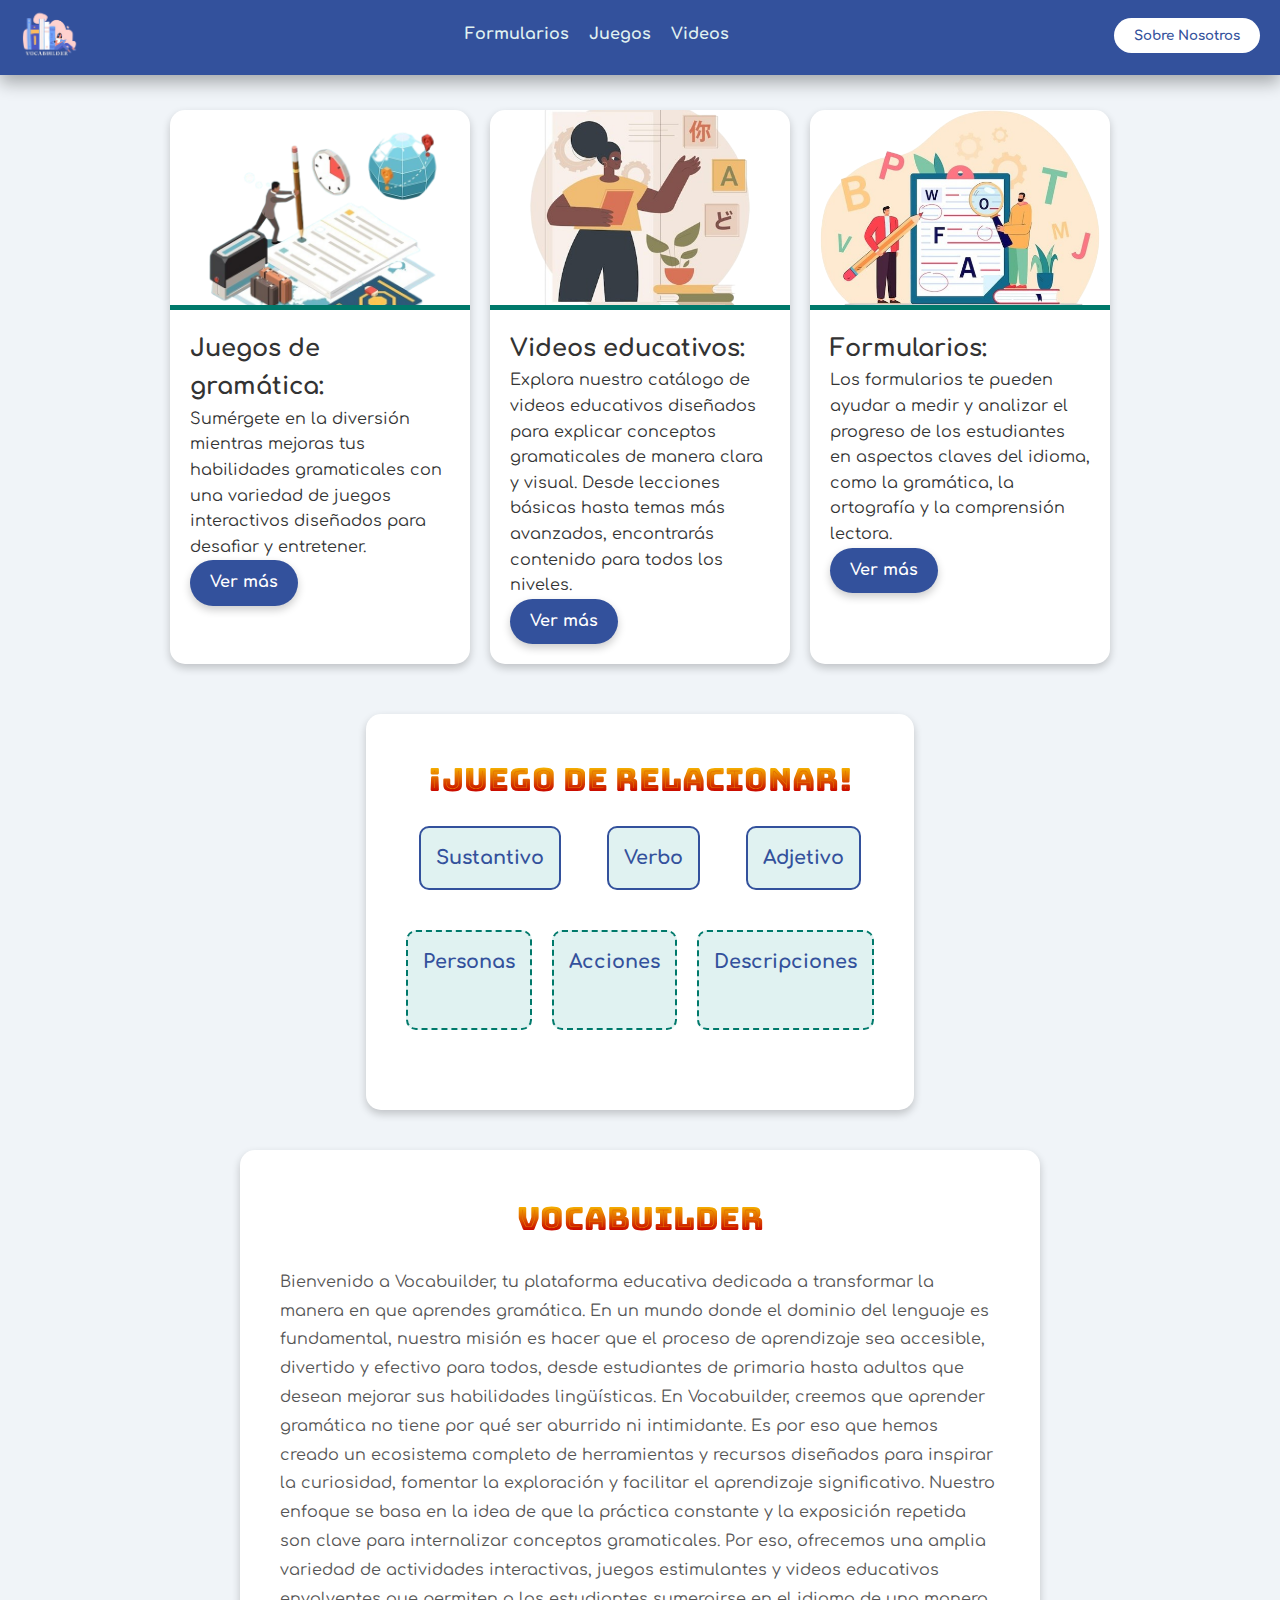
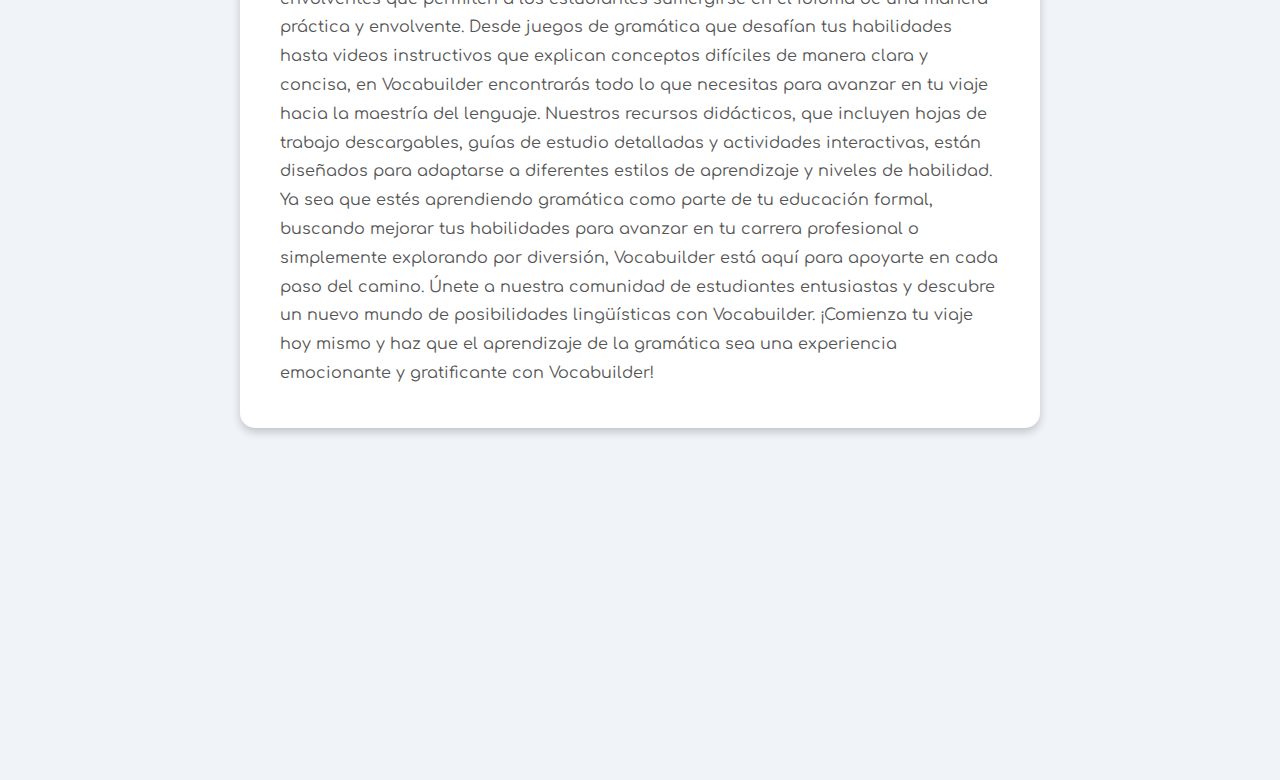
==== index.html @ e5c5742f "pagina1" ====
<!DOCTYPE html>
<html lang="es">
<head>
  <meta charset="UTF-8">
  <meta name="viewport" content="width=device-width, initial-scale=1.0">
  <link rel="stylesheet" href="styles.css">
  <link rel="icon" href="imagen/vocabuilder.png">
  <link rel="preconnect" href="https://fonts.googleapis.com">
  <link rel="preconnect" href="https://fonts.gstatic.com" crossorigin>
  <link href="https://fonts.googleapis.com/css2?family=Bungee+Spice&family=Comfortaa:wght@300..700&display=swap" rel="stylesheet">
  <title>VOCABUILDER</title>
</head>
<body>
  <header class="header">
    <div class="logo">
      <img src="imagen/vocabuilder.png" alt="logo de la pagina VOCABUILDER">
    </div>
    <nav>
      <ul class="nav-links">

        
        
        <li><a href="formularios/formularios.html">Formularios</a></li>
        <li><a href="MenuJuegos/index.html" target="_blank">Juegos</a></li>
        <li><a href="seccion_videos/Videos.html">Videos</a></li>
      </ul>
    </nav>
    <a href="SobreNosotros/sobrenosotros.html" class="btn"><button>Sobre Nosotros</button></a>
  </header>

  <section class="cuerpo">
    <div class="card">
      <div class="personaje imagen_personaje"></div>
      <div class="detalle">
        <h2>Juegos de gramática:</h2>
        <p>Sumérgete en la diversión mientras mejoras tus habilidades gramaticales con una variedad de juegos interactivos diseñados para desafiar y entretener.</p>
        <a href="MenuJuegos/index.html" target="_blank" class="btn_card">Ver más</a>
      </div>
    </div>

    <div class="card">
      <div class="personaje imagen_personaje_2"></div>
      <div class="detalle_2">
        <h2>Videos educativos:</h2>
        <p>Explora nuestro catálogo de videos educativos diseñados para explicar conceptos gramaticales de manera clara y visual. Desde lecciones básicas hasta temas más avanzados, encontrarás contenido para todos los niveles.</p>
        <a href="seccion_videos/Videos.html" target="_blank" class="btn_card">Ver más</a>
      </div>
    </div>

    <div class="card">
      <div class="personaje imagen_personaje_3"></div>
      <div class="detalle_3">
        <h2>Formularios:</h2>
        <p>Los formularios te pueden ayudar a medir y analizar el progreso de los estudiantes en aspectos claves del idioma, como la gramática, la ortografía y la comprensión lectora.</p>
        <a href="formularios/formularios.html" target="_blank" class="btn_card">Ver más</a>
      </div>
    </div>
  </section>

  <section class="game-section">
    <h2>¡Juego de Relacionar!</h2>
    <div class="game-container">
      <div class="drag-items">
        <div class="drag-item" draggable="true" id="item1">Sustantivo</div>
        <div class="drag-item" draggable="true" id="item2">Verbo</div>
        <div class="drag-item" draggable="true" id="item3">Adjetivo</div>
      </div>
      <div class="drop-zones">
        <div class="drop-zone" id="zone1">Personas</div>
        <div class="drop-zone" id="zone2">Acciones</div>
        <div class="drop-zone" id="zone3">Descripciones</div>
      </div>
    </div>
    <div class="game-feedback" id="feedback"></div>
  </section>

  <section class="texto-aparte">
    <h2>Vocabuilder</h2>
    <p>Bienvenido a Vocabuilder, tu plataforma educativa dedicada a transformar la manera en que aprendes gramática. En un mundo donde el dominio del lenguaje es fundamental, nuestra misión es hacer que el proceso de aprendizaje sea accesible, divertido y efectivo para todos, desde estudiantes de primaria hasta adultos que desean mejorar sus habilidades lingüísticas. 
    En Vocabuilder, creemos que aprender gramática no tiene por qué ser aburrido ni intimidante. Es por eso que hemos creado un ecosistema completo de herramientas y recursos diseñados para inspirar la curiosidad, fomentar la exploración y facilitar el aprendizaje significativo.
    Nuestro enfoque se basa en la idea de que la práctica constante y la exposición repetida son clave para internalizar conceptos gramaticales. Por eso, ofrecemos una amplia variedad de actividades interactivas, juegos estimulantes y videos educativos envolventes que permiten a los estudiantes sumergirse en el idioma de una manera práctica y envolvente.
    Desde juegos de gramática que desafían tus habilidades hasta videos instructivos que explican conceptos difíciles de manera clara y concisa, en Vocabuilder encontrarás todo lo que necesitas para avanzar en tu viaje hacia la maestría del lenguaje. Nuestros recursos didácticos, que incluyen hojas de trabajo descargables, guías de estudio detalladas y actividades interactivas, están diseñados para adaptarse a diferentes estilos de aprendizaje y niveles de habilidad.
    Ya sea que estés aprendiendo gramática como parte de tu educación formal, buscando mejorar tus habilidades para avanzar en tu carrera profesional o simplemente explorando por diversión, Vocabuilder está aquí para apoyarte en cada paso del camino. Únete a nuestra comunidad de estudiantes entusiastas y descubre un nuevo mundo de posibilidades lingüísticas con Vocabuilder.
    ¡Comienza tu viaje hoy mismo y haz que el aprendizaje de la gramática sea una experiencia emocionante y gratificante con Vocabuilder!</p>
  </section>

  <!-- Footer -->
  <footer class="site-footer">
    <div class="container">
      <div class="footer-top">
        <div class="footer-logo">
          <a href="#">Vocabuilder</a>
        </div>
        <div class="footer-links">
          <ul>
            <li><a href="#">Inicio</a></li>
            <li><a href="#">Sobre Nosotros</a></li>
            <li><a href="#">Servicios</a></li>
            <li><a href="#">Contacto</a></li>
          </ul>
        </div>
        <div class="footer-socials">
          <a href="#" aria-label="Facebook"><i class="fab fa-facebook-f"></i></a>
          <a href="#" aria-label="Twitter"><i class="fab fa-twitter"></i></a>
          <a href="#" aria-label="LinkedIn"><i class="fab fa-linkedin-in"></i></a>
          <a href="#" aria-label="Instagram"><i class="fab fa-instagram"></i></a>
        </div>
      </div>
      <div class="footer-bottom">
        <p>&copy; 2024 Vocabuilder. Todos los derechos reservados.</p>
        <p><a href="#">Política de Privacidad</a> | <a href="#">Términos de Servicio</a></p>
      </div>
    </div>
  </footer>

  <script>
    document.addEventListener('DOMContentLoaded', function () {
      const footer = document.querySelector('.site-footer');
      const observer = new IntersectionObserver(entries => {
        entries.forEach(entry => {
          if (entry.isIntersecting) {
            footer.classList.add('visible');
          } else {
            footer.classList.remove('visible');
          }
        });
      }, { threshold: 0.1 });
    
      observer.observe(footer);

      // Código del juego de relacionar
      const dragItems = document.querySelectorAll('.drag-item');
      const dropZones = document.querySelectorAll('.drop-zone');
      const feedback = document.getElementById('feedback');

      dragItems.forEach(item => {
        item.addEventListener('dragstart', (e) => {
          e.dataTransfer.setData('text/plain', e.target.id);
          setTimeout(() => {
            e.target.classList.add('dragging');
          }, 0);
        });

        item.addEventListener('dragend', (e) => {
          e.target.classList.remove('dragging');
        });
      });

      dropZones.forEach(zone => {
        zone.addEventListener('dragover', (e) => {
          e.preventDefault();
          e.target.classList.add('hovered');
        });

        zone.addEventListener('dragleave', (e) => {
          e.target.classList.remove('hovered');
        });

        zone.addEventListener('drop', (e) => {
          e.preventDefault();
          const itemId = e.dataTransfer.getData('text/plain');
          const item = document.getElementById(itemId);
          const correctZoneId = itemId.replace('item', 'zone');

          if (e.target.id === correctZoneId) {
            e.target.appendChild(item);
            feedback.textContent = '¡Correcto!';
            feedback.style.color = 'green';
          } else {
            feedback.textContent = 'Intenta de nuevo.';
            feedback.style.color = 'red';
          }

          e.target.classList.remove('hovered');
        });
      });
    });
  </script>
</body>
</html>
---- styles.css ----
/* Estilos Globales */
* {
    box-sizing: border-box;
    margin: 0;
    padding: 0;
    font-family: 'Comfortaa', sans-serif;
}

body {
    background-color: #f0f4f8;
    color: #333;
    font-size: 16px;
    line-height: 1.6;
    min-height: 100vh;
    display: flex;
    flex-direction: column;
}

/* Estilos del Header */
.header {
    background-color: #33519c;
    display: flex;
    justify-content: space-between;
    align-items: center;
    height: 80px;
    padding: 0 20px;
    box-shadow: 0 4px 8px rgba(0, 0, 0, 0.2);
    transition: box-shadow 0.3s ease, transform 0.3s ease;
}

.header:hover {
    box-shadow: 0 8px 16px rgba(0, 0, 0, 0.3);
    transform: translateY(-5px);
}

.header .logo img {
    height: 60px;
    transition: transform 0.3s ease;
}

.header .logo img:hover {
    transform: scale(1.2) rotate(10deg);
}

.nav-links {
    list-style: none;
    display: flex;
    gap: 20px;
}

.nav-links a {
    color: #e0f2f1;
    text-decoration: none;
    font-weight: bold;
    transition: color 0.3s ease, transform 0.3s ease;
}

.nav-links a:hover {
    color: #ffab00;
    transform: translateY(-5px);
}

.header .btn button {
    background-color: #ffffff;
    color: #33519c;
    border: none;
    padding: 10px 20px;
    border-radius: 25px;
    cursor: pointer;
    font-weight: bold;
    transition: background-color 0.3s ease, transform 0.3s ease;
}

.header .btn button:hover {
    background-color: #e0f2f1;
    transform: scale(1.1) rotate(5deg);
}

/* Estilos de las Tarjetas */
.cuerpo {
    display: flex;
    flex-wrap: wrap;
    justify-content: center;
    padding: 20px;
}

.card {
    background: #ffffff;
    border-radius: 15px;
    overflow: hidden;
    width: 300px;
    margin: 10px;
    box-shadow: 0 4px 8px rgba(0, 0, 0, 0.2);
    transition: transform 0.3s ease, box-shadow 0.3s ease;
    animation: bounceIn 1s ease-out;
}

.card:hover {
    transform: scale(1.1) rotate(3deg);
    box-shadow: 0 8px 16px rgba(0, 0, 0, 0.3);
}

@keyframes bounceIn {
    0% { transform: scale(0.5); opacity: 0; }
    50% { transform: scale(1.1); opacity: 1; }
    100% { transform: scale(1); opacity: 1; }
}

.card .personaje {
    height: 200px;
    background-size: cover;
    background-position: center;
    transition: transform 0.3s ease;
    border-bottom: 5px solid #00796b;
}

.imagen_personaje {
    background-image: url(imagen/imagen1.png);
}

.imagen_personaje_2 {
    background-image: url(imagen/imagen2.png);
}

.imagen_personaje_3 {
    background-image: url(imagen/imagen3.png);
}

.detalle, .detalle_2, .detalle_3 {
    padding: 20px;
}

.card-content h2 {
    margin-bottom: 10px;
    font-size: 1.5rem;
    color: #33519c;
    transition: color 0.3s ease;
}

.card-content h2:hover {
    color: #ffab00;
    transform: translateY(-5px);
}

.card-content p {
    margin-bottom: 20px;
}

.btn_card {
    display: inline-block;
    background-color: #33519c;
    color: #ffffff;
    padding: 10px 20px;
    border-radius: 25px;
    text-decoration: none;
    font-weight: bold;
    text-align: center;
    transition: background-color 0.3s ease, transform 0.3s ease;
    box-shadow: 0 4px 8px rgba(0, 0, 0, 0.2);
}

.btn_card:hover {
    background-color: #33519c;
    transform: scale(1.1);
    box-shadow: 0 6px 12px rgba(0, 0, 0, 0.3);
}

/* Estilos de la Sección de Texto Apartado */
.texto-aparte {
    background-color: #ffffff;
    border-radius: 15px;
    padding: 40px;
    margin: 20px auto;
    max-width: 800px;
    box-shadow: 0 4px 8px rgba(0, 0, 0, 0.2);
    line-height: 1.8;
}

.texto-aparte h2 {
    font-family: 'Bungee Spice', sans-serif;
    font-size: 2rem;
    margin-bottom: 20px;
    text-align: center;
    color: #33519c;
}

.texto-aparte p {
    font-size: 1rem;
    color: #555;
}

/* Estilos del Footer */
.site-footer {
    background-color: #333;
    color: #fff;
    padding: 40px 0;
    font-size: 14px;
    text-align: center;
    position: relative;
    overflow: hidden;
    opacity: 0;
    transform: translateY(50px);
    transition: opacity 0.6s ease-out, transform 0.6s ease-out;
}

.site-footer.visible {
    opacity: 1;
    transform: translateY(0);
}

.site-footer .container {
    max-width: 1200px;
    margin: 0 auto;
    padding: 0 20px;
}

.footer-logo a {
    font-size: 24px;
    color: #fff;
    text-decoration: none;
    margin-bottom: 20px;
    display: inline-block;
    transition: transform 0.3s ease;
}

.footer-logo a:hover {
    transform: scale(1.2);
}

.footer-links ul {
    list-style: none;
    padding: 0;
    margin: 0;
    display: flex;
    gap: 20px;
    flex-wrap: wrap;
    justify-content: center;
}

.footer-links a {
    color: #fff;
    text-decoration: none;
    position: relative;
    overflow: hidden;
    display: inline-block;
    padding: 5px;
    transition: color 0.3s ease;
}

.footer-links a::before {
    content: '';
    position: absolute;
    left: 0;
    bottom: 0;
    width: 100%;
    height: 2px;
    background: #f1c40f;
    transform: translateX(-100%);
    transition: transform 0.3s ease;
}

.footer-links a:hover::before {
    transform: translateX(0);
    background: #e74c3c;
}

.footer-socials a {
    color: #fff;
    margin: 0 10px;
    font-size: 24px;
    text-decoration: none;
    transition: color 0.3s ease, transform 0.3s ease;
}

.footer-socials a:hover {
    color: #f1c40f;
    transform: scale(1.3);
}

.footer-bottom {
    border-top: 1px solid #444;
    padding-top: 20px;
}

.footer-bottom p {
    margin: 0;
}

.footer-bottom a {
    color: #fff;
    text-decoration: none;
}

.footer-bottom a:hover {
    text-decoration: underline;
}
/* Estilos del Juego de Relacionar */
.game-section {
    background-color: #ffffff;
    border-radius: 15px;
    padding: 40px;
    margin: 20px auto;
    max-width: 800px;
    box-shadow: 0 4px 8px rgba(0, 0, 0, 0.2);
    transition: box-shadow 0.3s ease;
    animation: fadeIn 1s ease-in;
}

@keyframes fadeIn {
    from { opacity: 0; }
    to { opacity: 1; }
}

.game-section:hover {
    box-shadow: 0 8px 16px rgba(0, 0, 0, 0.3);
}

.game-section h2 {
    font-family: 'Bungee Spice', sans-serif;
    font-size: 2rem;
    margin-bottom: 20px;
    text-align: center;
    color: #33519c;
    animation: textJump 1s ease-in-out infinite;
}

@keyframes textJump {
    0%, 100% { transform: translateY(0); }
    50% { transform: translateY(-10px); }
}

.game-container {
    display: flex;
    flex-direction: column;
    gap: 20px;
}

.drag-items, .drop-zones {
    display: flex;
    justify-content: space-around;
    gap: 20px;
    margin-bottom: 20px;
}

.drag-item, .drop-zone {
    background: #e0f2f1;
    border: 2px solid #33519c;
    border-radius: 10px;
    padding: 15px;
    text-align: center;
    font-weight: bold;
    color: #33519c;
    font-size: 1.2rem;
    transition: background-color 0.3s ease, border-color 0.3s ease, transform 0.3s ease;
}

.drag-item {
    cursor: grab;
    user-select: none;
}

.drop-zone {
    border: 2px dashed #00796b;
    min-height: 100px;
    position: relative;
}

.drop-zone.hovered {
    background: #b2dfdb;
}

.drag-item.dragging {
    opacity: 0.5;
}

.game-feedback {
    text-align: center;
    font-size: 1.2rem;
    font-weight: bold;
    margin-top: 20px;
    color: #00796b;
}
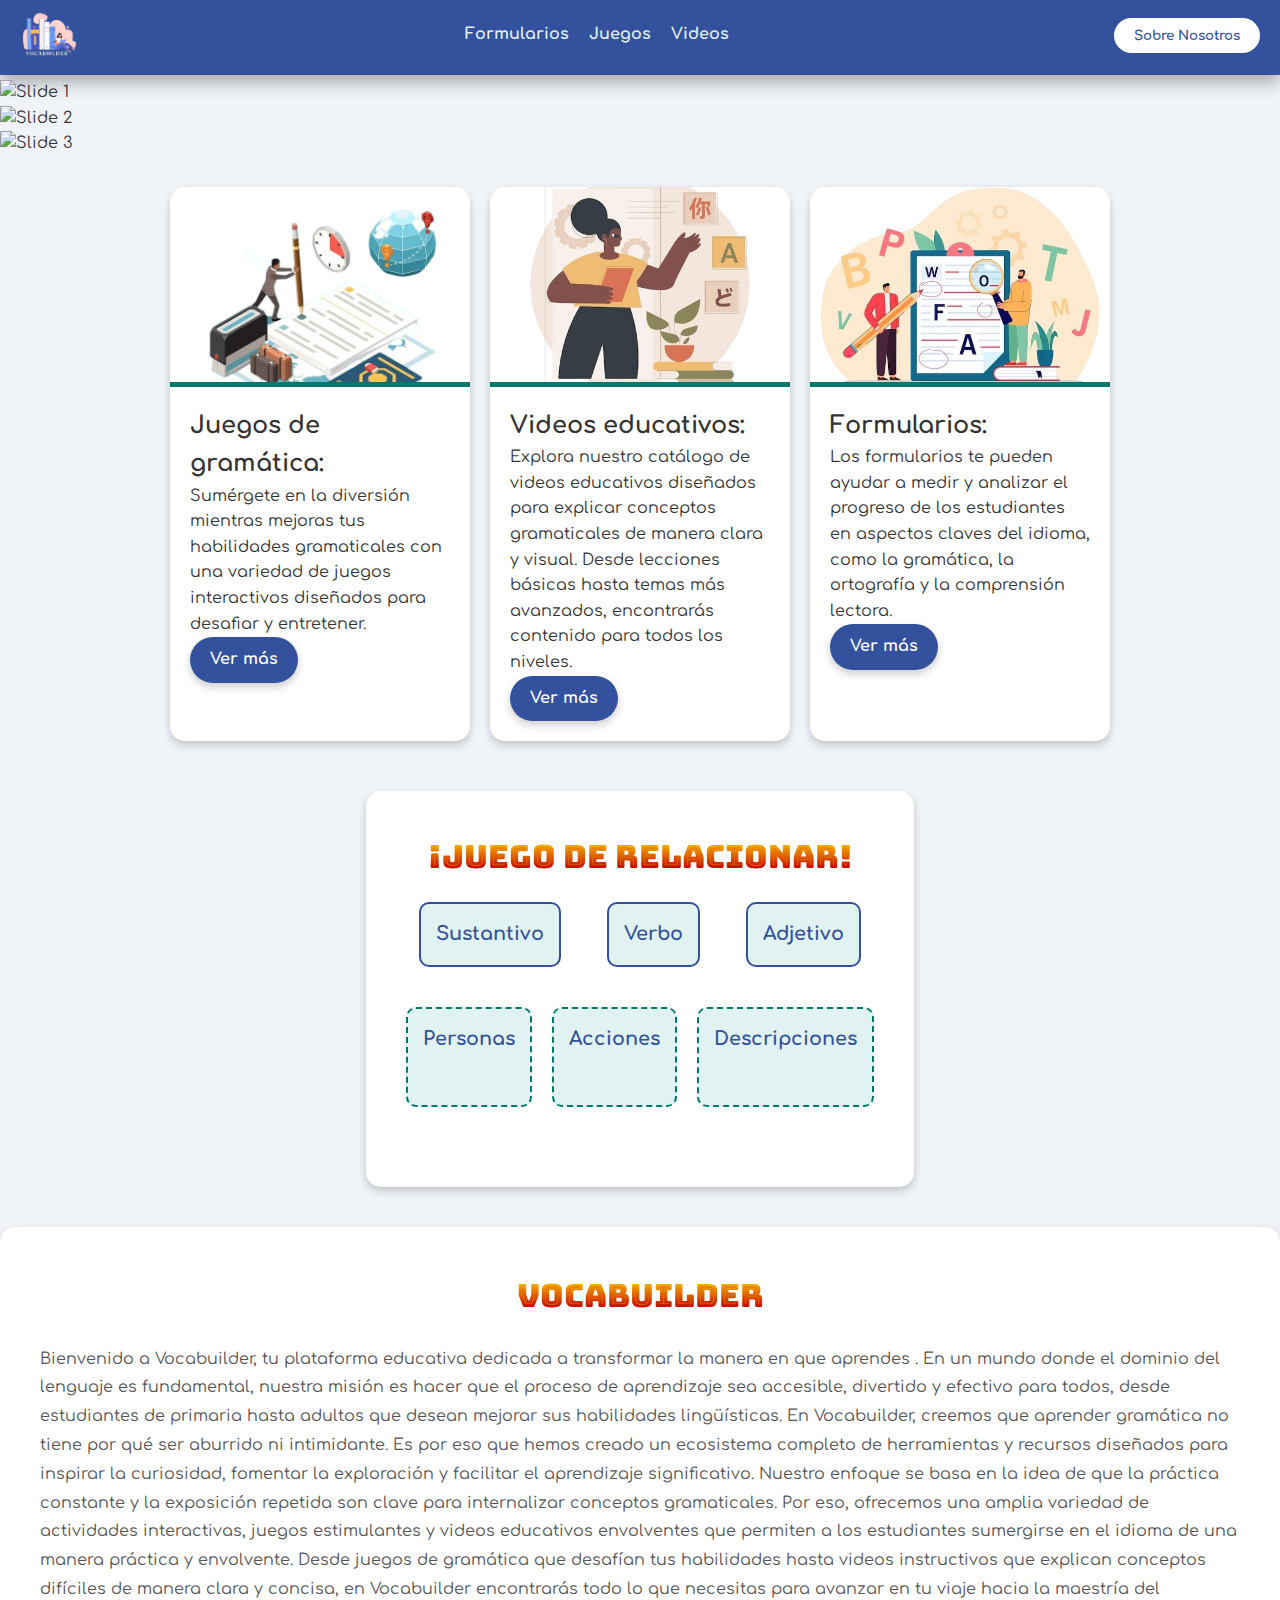
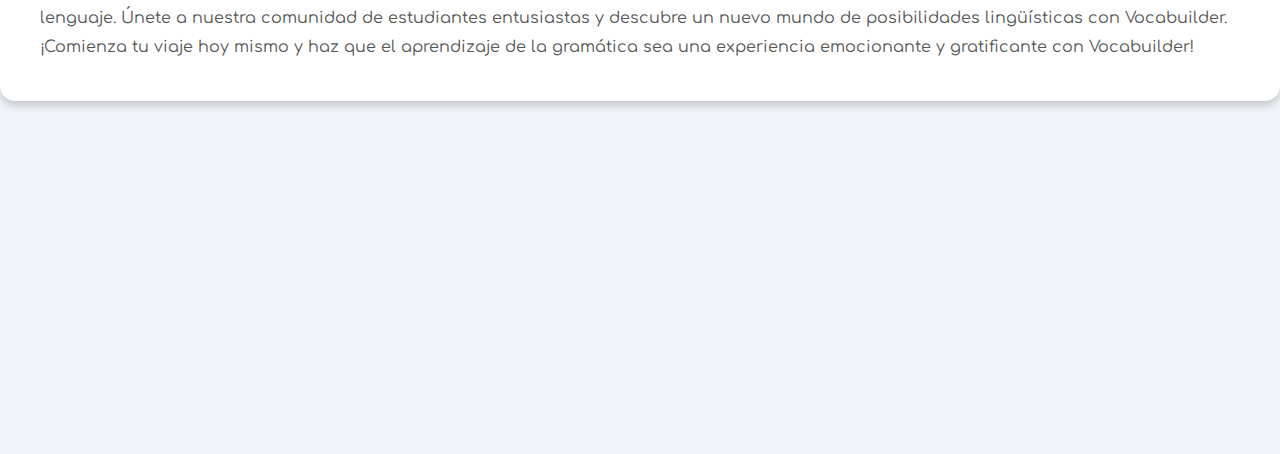
==== commit e0c6917b: "Update index.html" ====
--- a/index.html
+++ b/index.html
@@ -27,7 +27,19 @@
     </nav>
     <a href="SobreNosotros/sobrenosotros.html" class="btn"><button>Sobre Nosotros</button></a>
   </header>
-
+  <div class="carousel">
+    <div class="carousel-images">
+        <div class="carousel-slide">
+            <img src="imagen/close-up-opened-books.jpg" alt="Slide 1">
+        </div>
+        <div class="carousel-slide">
+            <img src="imagen/faceless-man-making-notes-book.jpg" alt="Slide 2">
+        </div>
+        <div class="carousel-slide">
+            <img src="imagen/high-angle-kid-cheating-school-test.jpg" alt="Slide 3">
+        </div>
+    </div>
+</div>
   <section class="cuerpo">
     <div class="card">
       <div class="personaje imagen_personaje"></div>
@@ -76,12 +88,9 @@
 
   <section class="texto-aparte">
     <h2>Vocabuilder</h2>
-    <p>Bienvenido a Vocabuilder, tu plataforma educativa dedicada a transformar la manera en que aprendes gramática. En un mundo donde el dominio del lenguaje es fundamental, nuestra misión es hacer que el proceso de aprendizaje sea accesible, divertido y efectivo para todos, desde estudiantes de primaria hasta adultos que desean mejorar sus habilidades lingüísticas. 
-    En Vocabuilder, creemos que aprender gramática no tiene por qué ser aburrido ni intimidante. Es por eso que hemos creado un ecosistema completo de herramientas y recursos diseñados para inspirar la curiosidad, fomentar la exploración y facilitar el aprendizaje significativo.
-    Nuestro enfoque se basa en la idea de que la práctica constante y la exposición repetida son clave para internalizar conceptos gramaticales. Por eso, ofrecemos una amplia variedad de actividades interactivas, juegos estimulantes y videos educativos envolventes que permiten a los estudiantes sumergirse en el idioma de una manera práctica y envolvente.
-    Desde juegos de gramática que desafían tus habilidades hasta videos instructivos que explican conceptos difíciles de manera clara y concisa, en Vocabuilder encontrarás todo lo que necesitas para avanzar en tu viaje hacia la maestría del lenguaje. Nuestros recursos didácticos, que incluyen hojas de trabajo descargables, guías de estudio detalladas y actividades interactivas, están diseñados para adaptarse a diferentes estilos de aprendizaje y niveles de habilidad.
-    Ya sea que estés aprendiendo gramática como parte de tu educación formal, buscando mejorar tus habilidades para avanzar en tu carrera profesional o simplemente explorando por diversión, Vocabuilder está aquí para apoyarte en cada paso del camino. Únete a nuestra comunidad de estudiantes entusiastas y descubre un nuevo mundo de posibilidades lingüísticas con Vocabuilder.
-    ¡Comienza tu viaje hoy mismo y haz que el aprendizaje de la gramática sea una experiencia emocionante y gratificante con Vocabuilder!</p>
+    <p>Bienvenido a Vocabuilder, tu plataforma educativa dedicada a transformar la manera en que aprendes . En un mundo donde el dominio del lenguaje es fundamental, nuestra misión es hacer que el proceso de aprendizaje sea accesible, divertido y efectivo para todos, desde estudiantes de primaria hasta adultos que desean mejorar sus habilidades lingüísticas. En Vocabuilder, creemos que aprender gramática no tiene por qué ser aburrido ni intimidante. Es por eso que hemos creado un ecosistema completo de herramientas y recursos diseñados para inspirar la curiosidad, fomentar la exploración y facilitar el aprendizaje significativo. Nuestro enfoque se basa en la idea de que la práctica constante y la exposición repetida son clave para internalizar conceptos gramaticales. Por eso, ofrecemos una amplia variedad de actividades interactivas, juegos estimulantes y videos educativos envolventes que permiten a los estudiantes sumergirse en el idioma de una manera práctica y envolvente. Desde juegos de gramática que desafían tus habilidades hasta videos instructivos que explican conceptos difíciles de manera clara y concisa, en Vocabuilder encontrarás todo lo que necesitas para avanzar en tu viaje hacia la maestría del lenguaje.
+      Únete a nuestra comunidad de estudiantes entusiastas y descubre un nuevo mundo de posibilidades lingüísticas con Vocabuilder. ¡Comienza tu viaje hoy mismo y haz que el aprendizaje de la gramática sea una experiencia emocionante y gratificante con Vocabuilder!
+    </p>
   </section>
 
   <!-- Footer -->
@@ -175,6 +184,28 @@
         });
       });
     });
+    
+    document.addEventListener('DOMContentLoaded', () => {
+    const slides = document.querySelector('.carousel-images');
+    const totalSlides = document.querySelectorAll('.carousel-slide').length;
+    let index = 0;
+
+    function showSlide(index) {
+        slides.style.transform = `translateX(-${index * 100}%)`;
+    }
+
+    function nextSlide() {
+        index = (index + 1) % totalSlides; // Ciclo a través de las diapositivas
+        showSlide(index);
+    }
+
+    // Cambia cada 4 segundos (4000 milisegundos)
+    setInterval(nextSlide, 4000);
+
+    showSlide(index); // Mostrar la primera diapositiva
+});
+
+
   </script>
 </body>
 </html>
--- a/styles.css
+++ b/styles.css
@@ -171,7 +171,6 @@
     border-radius: 15px;
     padding: 40px;
     margin: 20px auto;
-    max-width: 800px;
     box-shadow: 0 4px 8px rgba(0, 0, 0, 0.2);
     line-height: 1.8;
 }
